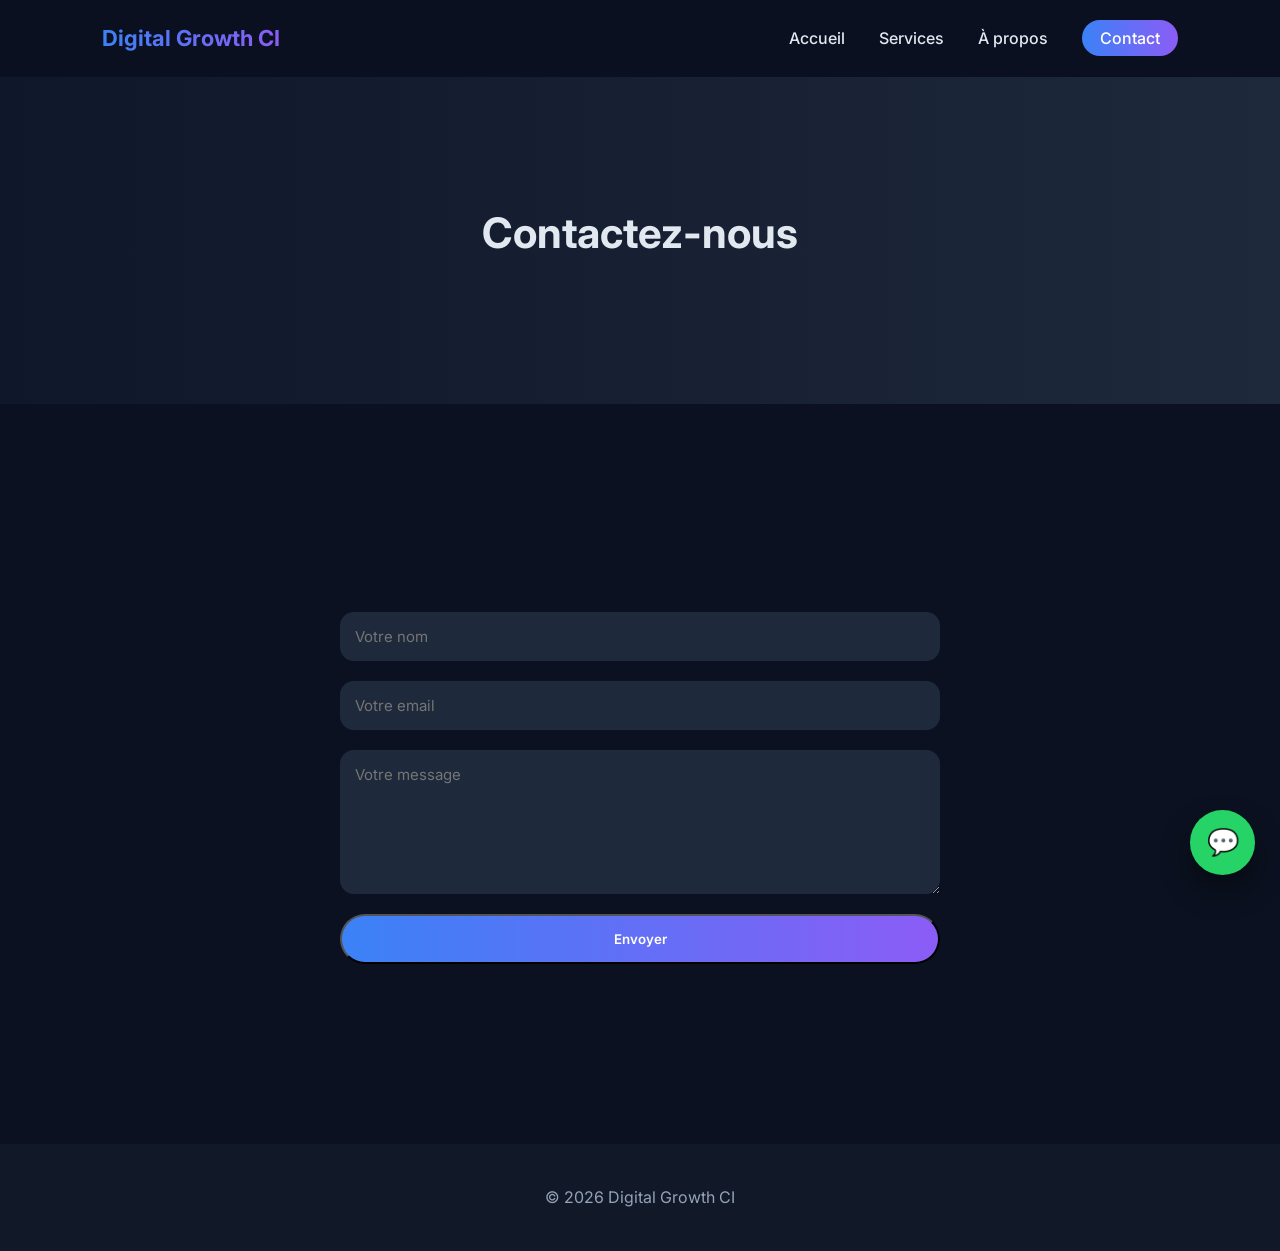
==== contact.html @ a499e2f7 "deuxieme commit" ====
<!DOCTYPE html>
<html lang="fr">
<head>
<meta charset="UTF-8">
<meta name="viewport" content="width=device-width, initial-scale=1.0">
<title>Contact | Digital Growth CI</title>
<link rel="stylesheet" href="css/style.css">
<script src="js/main.js"></script>
<link href="https://fonts.googleapis.com/css2?family=Inter:wght@400;600;700&display=swap" rel="stylesheet">
</head>
<body>

<header class="navbar">
  <div class="logo">Digital Growth CI</div>
  <nav>
    <a href="index.html">Accueil</a>
    <a href="services.html">Services</a>
    <a href="about.html">À propos</a>
    <a href="contact.html" class="btn-nav">Contact</a>
  </nav>
</header>

<section class="page-hero">
<h1>Contactez-nous</h1>
</section>

<section class="contact-section">

<div class="contact-image">
  <img src="assets/images/contact.jpg" alt="">
</div>

<form action="https://formsubmit.co/tonemail@gmail.com" method="POST">
  <input type="text" name="name" placeholder="Votre nom" required>
  <input type="email" name="email" placeholder="Votre email" required>
  <textarea name="message" rows="6" placeholder="Votre message" required></textarea>
  <button type="submit" class="btn-primary">Envoyer</button>
  <input type="hidden" name="_captcha" value="false">
</form>

</section>

<footer>
<p>© 2026 Digital Growth CI</p>
</footer>

<a href="https://wa.me/2250713823957?text=Bonjour%20Digital%20Growth%20CI,%20je%20souhaite%20discuter%20d'un%20projet."
class="whatsapp-float" target="_blank">💬</a>

<script src="js/main.js"></script>
</body>
</html>
---- css/style.css ----
/* ============================= */
/* DIGITAL GROWTH CI - PREMIUM  */
/* ============================= */

* {
    margin: 0;
    padding: 0;
    box-sizing: border-box;
    font-family: 'Inter', sans-serif;
}

html {
    scroll-behavior: smooth;
}

body {
    background: #0b1120;
    color: #e2e8f0;
    line-height: 1.7;
    overflow-x: hidden;
}

/* ============================= */
/* NAVBAR */
/* ============================= */

.navbar {
    display: flex;
    justify-content: space-between;
    align-items: center;
    padding: 20px 8%;
    position: sticky;
    top: 0;
    background: rgba(11, 17, 32, 0.85);
    backdrop-filter: blur(10px);
    z-index: 1000;
    transition: 0.3s;
}

.navbar.scrolled {
    background: rgba(11, 17, 32, 0.95);
    box-shadow: 0 5px 25px rgba(0, 0, 0, 0.4);
}

.logo {
    font-weight: 700;
    font-size: 22px;
    background: linear-gradient(90deg, #3b82f6, #8b5cf6);
    -webkit-background-clip: text;
    color: transparent;
}

.navbar nav a {
    margin-left: 30px;
    text-decoration: none;
    color: #e2e8f0;
    font-weight: 500;
    transition: 0.3s;
    position: relative;
}

.navbar nav a:hover {
    color: #3b82f6;
}

.btn-nav {
    padding: 8px 18px;
    background: linear-gradient(90deg, #3b82f6, #8b5cf6);
    border-radius: 50px;
    color: white !important;
}

/* ============================= */
/* HERO SECTION */
/* ============================= */

.hero {
    display: flex;
    align-items: center;
    justify-content: space-between;
    padding: 120px 8%;
    gap: 60px;
}

.hero-content {
    flex: 1;
}

.hero h1 {
    font-size: 46px;
    margin-bottom: 20px;
    line-height: 1.3;
}

.hero p {
    font-size: 18px;
    color: #94a3b8;
    margin-bottom: 35px;
}

.hero-image img {
    width: 100%;
    max-width: 520px;
    border-radius: 25px;
    box-shadow: 0 25px 70px rgba(0, 0, 0, 0.6);
}

/* ============================= */
/* BUTTONS */
/* ============================= */

.btn-primary {
    padding: 15px 32px;
    background: linear-gradient(90deg, #3b82f6, #8b5cf6);
    border-radius: 50px;
    text-decoration: none;
    color: white;
    font-weight: 600;
    transition: 0.3s;
    display: inline-block;
}

.btn-primary:hover {
    transform: translateY(-4px);
    box-shadow: 0 15px 30px rgba(59, 130, 246, 0.4);
}

/* ============================= */
/* SERVICES PREVIEW */
/* ============================= */

.services-preview {
    padding: 100px 8%;
    text-align: center;
}

.services-preview h2 {
    font-size: 36px;
    margin-bottom: 50px;
}

/* ============================= */
/* CARDS */
/* ============================= */

.cards {
    display: flex;
    flex-wrap: wrap;
    gap: 30px;
    justify-content: center;
}

.card {
    background: linear-gradient(145deg, #111827, #1e293b);
    padding: 35px;
    border-radius: 20px;
    flex: 1;
    min-width: 260px;
    max-width: 350px;
    border: 1px solid rgba(255, 255, 255, 0.05);
    transition: 0.4s ease;
}

.card:hover {
    transform: translateY(-10px);
    box-shadow: 0 20px 40px rgba(0, 0, 0, 0.5);
}

.card h3 {
    margin-bottom: 15px;
    color: #3b82f6;
}

/* ============================= */
/* PAGE HERO */
/* ============================= */

.page-hero {
    text-align: center;
    padding: 120px 8%;
    background: linear-gradient(to right, #0f172a, #1e293b);
}

.page-hero h1 {
    font-size: 42px;
    margin-bottom: 15px;
}

.page-hero p {
    color: #94a3b8;
}

/* ============================= */
/* IMAGES SECTIONS */
/* ============================= */

.service-banner img,
.about-image img,
.contact-image img {
    width: 100%;
    border-radius: 25px;
    margin: 60px 0;
    box-shadow: 0 25px 60px rgba(0, 0, 0, 0.5);
}

/* ============================= */
/* ABOUT */
/* ============================= */

.about-section {
    padding: 80px 8%;
}

.about-content h2 {
    margin-top: 40px;
    margin-bottom: 15px;
    color: #3b82f6;
}

.about-content ul {
    list-style: none;
    margin-top: 15px;
}

.about-content li {
    margin-bottom: 10px;
    color: #94a3b8;
}

/* ============================= */
/* CONTACT FORM */
/* ============================= */

.contact-section {
    padding: 80px 8%;
}

form {
    max-width: 600px;
    margin: auto;
    display: flex;
    flex-direction: column;
    gap: 20px;
}

form input,
form textarea {
    padding: 15px;
    border-radius: 14px;
    border: none;
    background: #1e293b;
    color: white;
    font-size: 15px;
}

form input:focus,
form textarea:focus {
    outline: 2px solid #3b82f6;
}

/* ============================= */
/* WHATSAPP FLOAT */
/* ============================= */

.whatsapp-float {
    position: fixed;
    bottom: 25px;
    right: 25px;
    background: #25D366;
    color: white;
    font-size: 26px;
    width: 65px;
    height: 65px;
    border-radius: 50%;
    display: flex;
    align-items: center;
    justify-content: center;
    text-decoration: none;
    box-shadow: 0 15px 30px rgba(0, 0, 0, 0.4);
    transition: 0.3s ease;
    z-index: 999;
}

.whatsapp-float:hover {
    transform: scale(1.1);
}

/* ============================= */
/* FOOTER */
/* ============================= */

footer {
    text-align: center;
    padding: 40px;
    background: #111827;
    margin-top: 100px;
    color: #94a3b8;
}

/* ============================= */
/* RESPONSIVE */
/* ============================= */

@media (max-width: 900px) {

    .hero {
        flex-direction: column;
        text-align: center;
    }

    .hero-image img {
        max-width: 100%;
    }

    .navbar nav {
        display: none;
    }

}
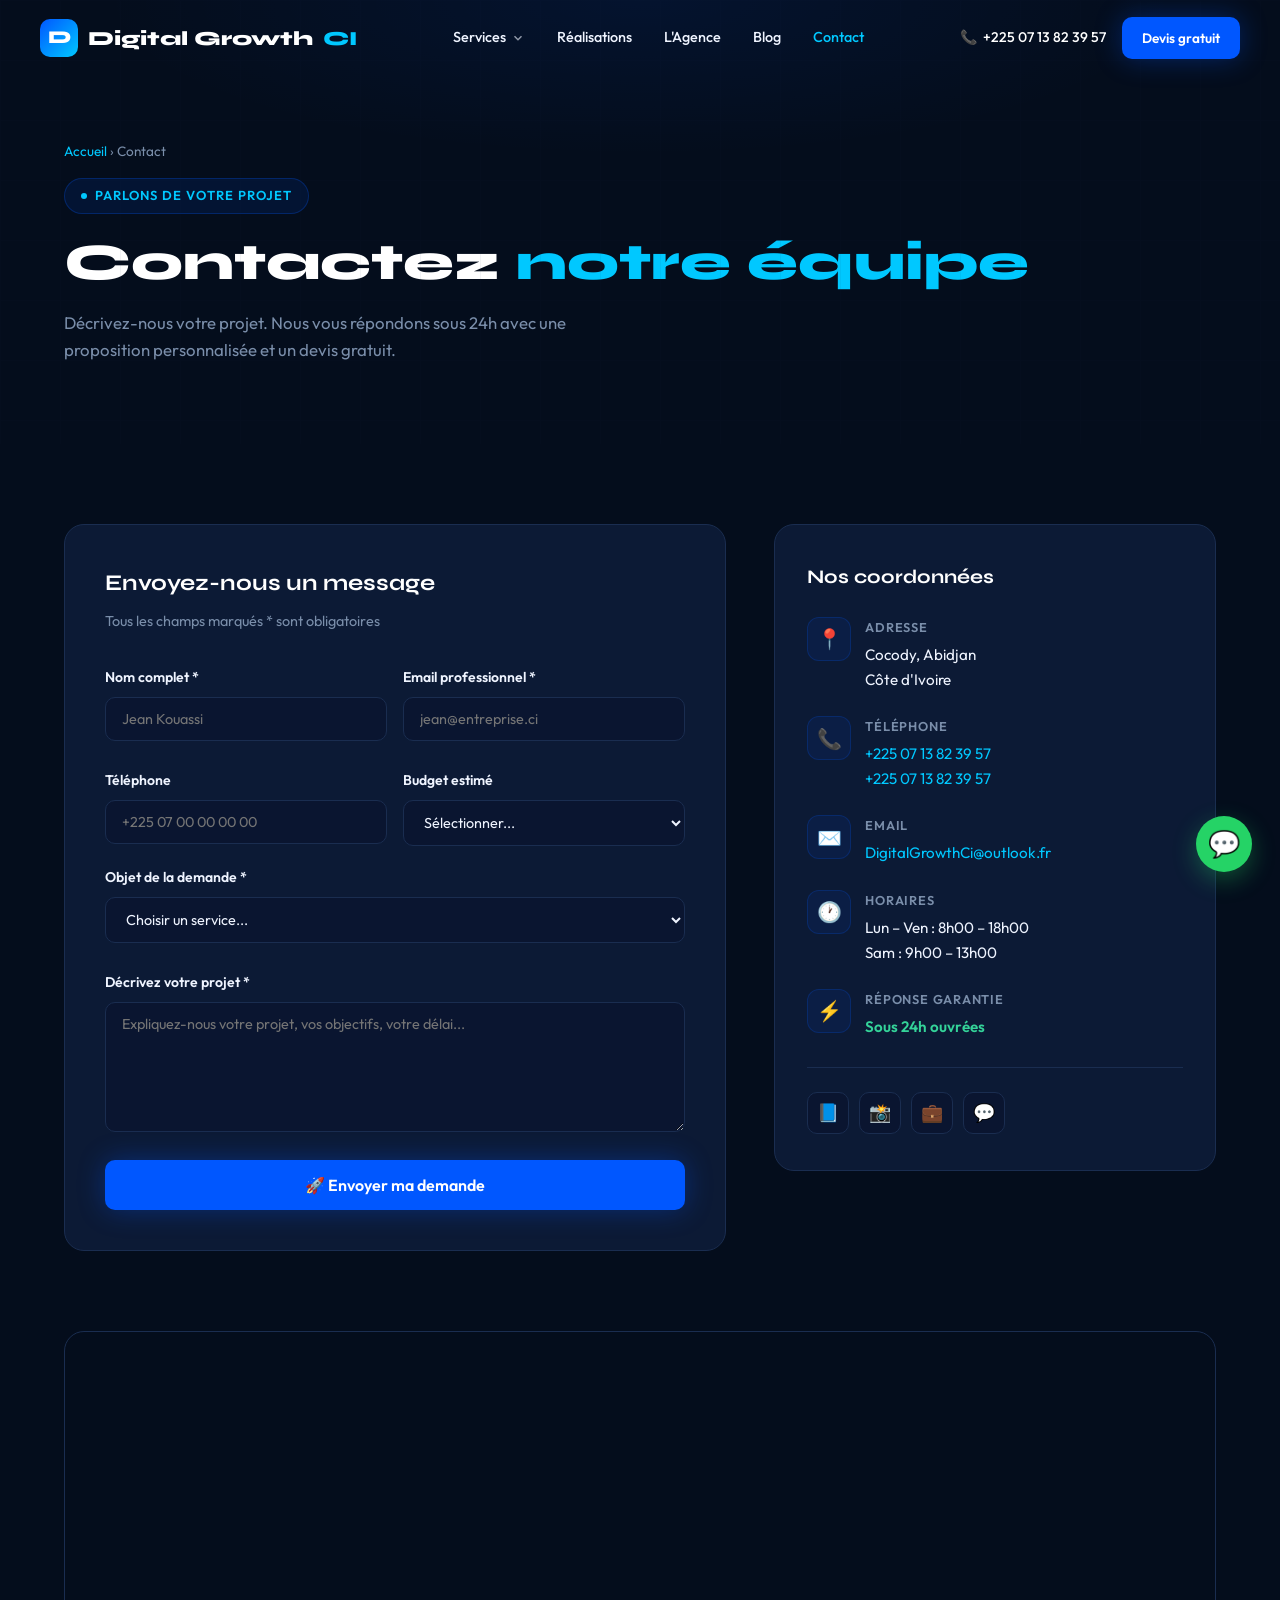
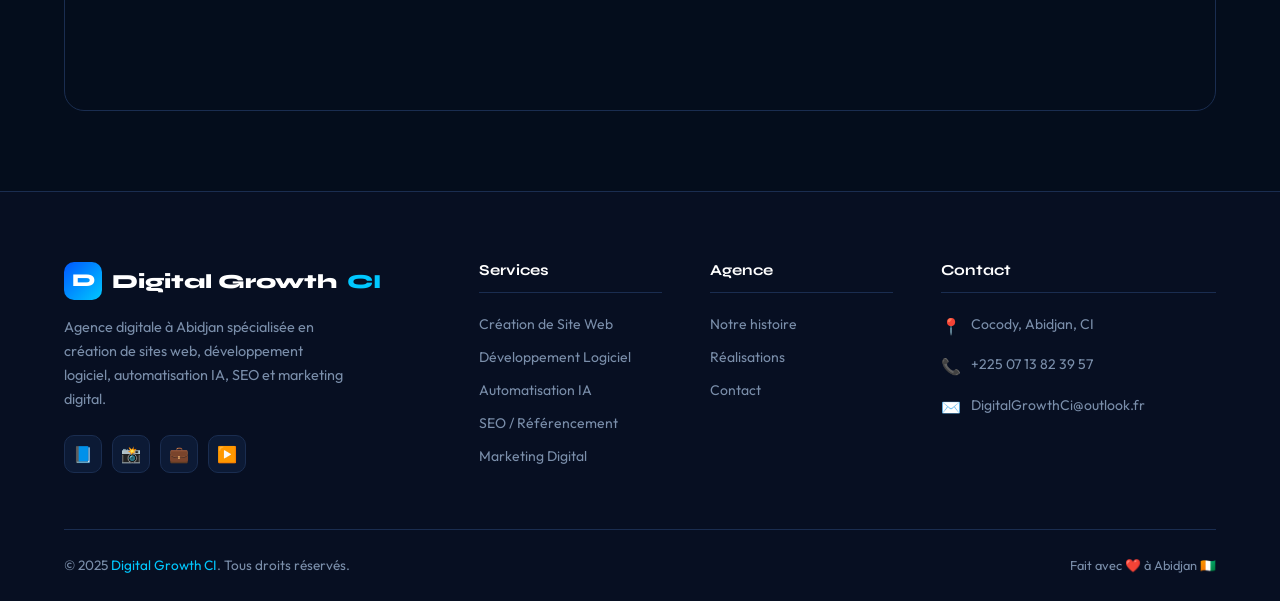
==== commit e7551abc: "troixieme commit" ====
--- a/contact.html
+++ b/contact.html
@@ -1,52 +1,388 @@
 <!DOCTYPE html>
 <html lang="fr">
 <head>
-<meta charset="UTF-8">
-<meta name="viewport" content="width=device-width, initial-scale=1.0">
-<title>Contact | Digital Growth CI</title>
-<link rel="stylesheet" href="css/style.css">
-<script src="js/main.js"></script>
-<link href="https://fonts.googleapis.com/css2?family=Inter:wght@400;600;700&display=swap" rel="stylesheet">
+  <meta charset="UTF-8" />
+  <meta name="viewport" content="width=device-width, initial-scale=1.0" />
+  <title>Contact | Digital Growth CI — Agence Digitale Abidjan</title>
+  <meta name="description" content="Contactez Digital Growth CI. Devis gratuit sous 24h. Agence digitale à Abidjan, Côte d'Ivoire." />
+  <link rel="preconnect" href="https://fonts.googleapis.com" />
+  <link href="https://fonts.googleapis.com/css2?family=Syne:wght@400;600;700;800&family=Outfit:wght@300;400;500;600&display=swap" rel="stylesheet" />
+  <style>
+    *, *::before, *::after { box-sizing: border-box; margin: 0; padding: 0; }
+    :root {
+      --bg: #040D1C; --bg2: #070F22; --bg3: #0A1530; --card: #0C1A35;
+      --blue: #0057FF; --cyan: #00C8FF; --glow: #0057FF55;
+      --white: #FFFFFF; --off: #EFF4FF; --muted: #7A8EAA; --border: #1A2D50;
+      --radius: 14px; --font-h: 'Syne', sans-serif; --font-b: 'Outfit', sans-serif;
+    }
+    html { scroll-behavior: smooth; }
+    body { background: var(--bg); color: var(--off); font-family: var(--font-b); font-size: 16px; line-height: 1.65; overflow-x: hidden; }
+    a { color: inherit; text-decoration: none; }
+    ::-webkit-scrollbar { width: 6px; } ::-webkit-scrollbar-track { background: var(--bg); } ::-webkit-scrollbar-thumb { background: var(--blue); border-radius: 3px; }
+    .container { max-width: 1200px; margin: 0 auto; padding: 0 24px; }
+    h1,h2,h3,h4 { font-family: var(--font-h); line-height: 1.15; }
+    .btn { display: inline-flex; align-items: center; gap: 10px; padding: 14px 30px; border-radius: 10px; font-family: var(--font-b); font-size: .95rem; font-weight: 600; cursor: pointer; transition: all .25s ease; border: none; }
+    .btn-primary { background: var(--blue); color: #fff; box-shadow: 0 0 28px var(--glow); }
+    .btn-primary:hover { background: #1468ff; transform: translateY(-2px); }
+    .btn-outline { background: transparent; color: var(--white); border: 1.5px solid var(--border); }
+    .btn-outline:hover { border-color: var(--blue); color: var(--cyan); }
+    .tag { display: inline-flex; align-items: center; gap: 8px; background: #0057FF1A; border: 1px solid #0057FF44; color: var(--cyan); font-size: 13px; font-weight: 600; letter-spacing: .08em; text-transform: uppercase; padding: 6px 16px; border-radius: 100px; margin-bottom: 20px; }
+    .tag::before { content:''; width:6px; height:6px; border-radius:50%; background:var(--cyan); display:block; }
+
+    /* HEADER */
+    header { position: fixed; top: 0; left: 0; right: 0; z-index: 1000; padding: 0 24px; transition: all .3s ease; }
+    header.scrolled { background: #040D1Cee; backdrop-filter: blur(16px); border-bottom: 1px solid var(--border); }
+    .header-inner { max-width: 1200px; margin: 0 auto; display: flex; align-items: center; justify-content: space-between; height: 76px; }
+    .logo { display: flex; align-items: center; gap: 10px; font-family: var(--font-h); font-size: 1.25rem; font-weight: 800; color: var(--white); }
+    .logo-icon { width: 38px; height: 38px; border-radius: 10px; background: linear-gradient(135deg, var(--blue), var(--cyan)); display: flex; align-items: center; justify-content: center; font-size: 18px; font-weight: 800; color: #fff; }
+    .logo span { color: var(--cyan); }
+    nav { display: flex; align-items: center; gap: 4px; }
+    .nav-item { position: relative; }
+    .nav-link { display: flex; align-items: center; gap: 5px; padding: 8px 14px; border-radius: 8px; font-size: .9rem; font-weight: 500; color: var(--off); transition: all .2s; cursor: pointer; }
+    .nav-link:hover { color: var(--cyan); background: #0057FF11; }
+    .nav-link .arrow { width: 14px; height: 14px; transition: transform .2s; opacity: .6; }
+    .nav-item:hover .arrow { transform: rotate(180deg); }
+    .dropdown { position: absolute; top: calc(100% + 8px); left: 0; background: var(--bg3); border: 1px solid var(--border); border-radius: var(--radius); padding: 8px; min-width: 240px; opacity: 0; pointer-events: none; transform: translateY(-8px); transition: all .2s ease; box-shadow: 0 20px 60px #00000055; }
+    .nav-item:hover .dropdown { opacity: 1; pointer-events: all; transform: translateY(0); }
+    .dropdown a { display: flex; align-items: center; gap: 10px; padding: 10px 14px; border-radius: 8px; font-size: .875rem; color: var(--off); transition: all .15s; }
+    .dropdown a:hover { background: #0057FF15; color: var(--cyan); }
+    .header-right { display: flex; align-items: center; gap: 16px; }
+    .header-phone { font-size: .875rem; color: var(--muted); display: flex; align-items: center; gap: 6px; }
+    .header-phone span { color: var(--white); font-weight: 500; }
+    .hamburger { display: none; flex-direction: column; gap: 5px; cursor: pointer; padding: 6px; border: none; background: none; }
+    .hamburger span { display: block; width: 24px; height: 2px; background: var(--white); border-radius: 2px; }
+    .mobile-menu { display: none; position: fixed; inset: 0; z-index: 999; background: var(--bg2); flex-direction: column; padding: 100px 32px 40px; overflow-y: auto; }
+    .mobile-menu.open { display: flex; }
+    .mobile-menu a { padding: 14px 0; font-size: 1.2rem; font-weight: 600; border-bottom: 1px solid var(--border); color: var(--off); }
+    .mobile-menu a:hover { color: var(--cyan); }
+    .mobile-close { position: absolute; top: 24px; right: 24px; background: none; border: none; color: var(--white); font-size: 28px; cursor: pointer; }
+    @media(max-width:768px){ nav{display:none;} .hamburger{display:flex;} .header-phone{display:none;} }
+
+    /* PAGE HERO */
+    .page-hero { padding: 140px 0 80px; position: relative; overflow: hidden; background: radial-gradient(ellipse 60% 50% at 50% 0%, #0057FF15 0%, transparent 70%); }
+    .page-hero::before { content:''; position:absolute; inset:0; background-image: linear-gradient(var(--border) 1px, transparent 1px), linear-gradient(90deg, var(--border) 1px, transparent 1px); background-size: 60px 60px; opacity: .05; }
+    .breadcrumb { font-size: .85rem; color: var(--muted); margin-bottom: 16px; }
+    .breadcrumb a { color: var(--cyan); }
+    .breadcrumb a:hover { text-decoration: underline; }
+    .page-title { font-size: clamp(2.2rem, 4vw, 3.2rem); font-weight: 800; color: var(--white); margin-bottom: 16px; }
+    .page-title span { color: var(--cyan); }
+    .page-sub { font-size: 1.05rem; color: var(--muted); max-width: 540px; }
+
+    /* CONTACT */
+    .contact-grid { display: grid; grid-template-columns: 1.5fr 1fr; gap: 48px; padding: 80px 0; }
+    @media(max-width:900px){ .contact-grid { grid-template-columns: 1fr; } }
+
+    .form-card { background: var(--card); border: 1px solid var(--border); border-radius: 20px; padding: 40px; }
+    .form-title { font-family: var(--font-h); font-size: 1.4rem; font-weight: 700; color: var(--white); margin-bottom: 8px; }
+    .form-subtitle { font-size: .9rem; color: var(--muted); margin-bottom: 32px; }
+
+    .form-row { display: grid; grid-template-columns: 1fr 1fr; gap: 16px; }
+    @media(max-width:600px){ .form-row { grid-template-columns: 1fr; } }
+
+    .form-group { display: flex; flex-direction: column; gap: 8px; margin-bottom: 20px; }
+    .form-group label { font-size: .875rem; font-weight: 600; color: var(--off); }
+    .form-group input, .form-group select, .form-group textarea {
+      background: var(--bg3); border: 1px solid var(--border); border-radius: 10px;
+      padding: 12px 16px; font-family: var(--font-b); font-size: .9rem; color: var(--off);
+      transition: border-color .2s; outline: none; width: 100%;
+    }
+    .form-group input:focus, .form-group select:focus, .form-group textarea:focus { border-color: var(--blue); box-shadow: 0 0 0 3px #0057FF20; }
+    .form-group select option { background: var(--bg3); }
+    .form-group textarea { resize: vertical; min-height: 130px; }
+    .form-group input.error, .form-group textarea.error { border-color: #EF4444; }
+    .form-error { font-size: .8rem; color: #EF4444; }
+
+    .submit-btn { width: 100%; padding: 15px; background: var(--blue); color: #fff; border: none; border-radius: 10px; font-family: var(--font-b); font-size: 1rem; font-weight: 600; cursor: pointer; transition: all .25s; box-shadow: 0 0 28px var(--glow); }
+    .submit-btn:hover { background: #1468ff; transform: translateY(-2px); }
+
+    .success-msg { display: none; background: #0A2A1A; border: 1px solid #059669; border-radius: 12px; padding: 20px 24px; text-align: center; }
+    .success-msg.show { display: block; }
+    .success-msg .icon { font-size: 2.5rem; margin-bottom: 8px; }
+    .success-msg h3 { font-family: var(--font-h); color: #34D399; margin-bottom: 6px; }
+    .success-msg p { font-size: .9rem; color: var(--muted); }
+
+    .info-card { background: var(--card); border: 1px solid var(--border); border-radius: 20px; padding: 36px 32px; height: fit-content; }
+    .info-title { font-family: var(--font-h); font-size: 1.2rem; font-weight: 700; color: var(--white); margin-bottom: 24px; }
+    .contact-item { display: flex; gap: 14px; align-items: flex-start; margin-bottom: 24px; }
+    .ci-icon { width: 44px; height: 44px; border-radius: 12px; background: #0057FF15; border: 1px solid #0057FF33; display: flex; align-items: center; justify-content: center; font-size: 20px; flex-shrink: 0; }
+    .ci-label { font-size: .8rem; font-weight: 600; text-transform: uppercase; letter-spacing: .06em; color: var(--muted); margin-bottom: 4px; }
+    .ci-value { font-size: .95rem; color: var(--off); }
+    .ci-value a { color: var(--cyan); }
+    .ci-value a:hover { text-decoration: underline; }
+
+    .social-row { display: flex; gap: 10px; margin-top: 28px; padding-top: 24px; border-top: 1px solid var(--border); }
+    .soc-btn { width: 42px; height: 42px; border-radius: 10px; background: var(--bg3); border: 1px solid var(--border); display: flex; align-items: center; justify-content: center; font-size: 18px; transition: all .2s; }
+    .soc-btn:hover { background: var(--blue); border-color: var(--blue); transform: translateY(-3px); }
+
+    .map-section { padding: 0 0 80px; }
+    .map-wrap { border-radius: 20px; overflow: hidden; border: 1px solid var(--border); height: 380px; }
+    .map-wrap iframe { width: 100%; height: 100%; border: none; filter: invert(90%) hue-rotate(180deg); }
+
+    /* FOOTER */
+    footer { background: var(--bg2); border-top: 1px solid var(--border); padding: 70px 0 0; }
+    .footer-grid { display: grid; grid-template-columns: 2fr 1fr 1fr 1.5fr; gap: 48px; margin-bottom: 56px; }
+    @media(max-width:900px){ .footer-grid { grid-template-columns: 1fr 1fr; } }
+    @media(max-width:600px){ .footer-grid { grid-template-columns: 1fr; } }
+    .footer-brand p { font-size: .9rem; color: var(--muted); max-width: 280px; margin: 16px 0 24px; }
+    .social-links { display: flex; gap: 10px; }
+    .social-link { width: 38px; height: 38px; border-radius: 10px; background: var(--card); border: 1px solid var(--border); display: flex; align-items: center; justify-content: center; font-size: 16px; transition: all .2s; }
+    .social-link:hover { background: var(--blue); border-color: var(--blue); transform: translateY(-3px); }
+    .footer-col h4 { font-family: var(--font-h); font-size: .95rem; font-weight: 700; color: var(--white); margin-bottom: 20px; padding-bottom: 12px; border-bottom: 1px solid var(--border); }
+    .footer-links { display: flex; flex-direction: column; gap: 10px; }
+    .footer-links a { font-size: .875rem; color: var(--muted); transition: color .2s; }
+    .footer-links a:hover { color: var(--cyan); }
+    .footer-contact-item { display: flex; gap: 10px; align-items: flex-start; margin-bottom: 14px; }
+    .fc-text { font-size: .875rem; color: var(--muted); }
+    .fc-text a { color: var(--muted); } .fc-text a:hover { color: var(--cyan); }
+    .footer-bottom { border-top: 1px solid var(--border); padding: 24px 0; display: flex; justify-content: space-between; align-items: center; flex-wrap: wrap; gap: 12px; }
+    .footer-bottom p { font-size: .85rem; color: var(--muted); }
+    .footer-bottom span { color: var(--cyan); }
+    .wa-btn { position: fixed; bottom: 28px; right: 28px; z-index: 998; width: 56px; height: 56px; border-radius: 50%; background: #25D366; display: flex; align-items: center; justify-content: center; font-size: 26px; box-shadow: 0 8px 24px #25D36655; transition: transform .25s; }
+    .wa-btn:hover { transform: scale(1.1); }
+  </style>
 </head>
 <body>
 
-<header class="navbar">
-  <div class="logo">Digital Growth CI</div>
-  <nav>
-    <a href="index.html">Accueil</a>
-    <a href="services.html">Services</a>
-    <a href="about.html">À propos</a>
-    <a href="contact.html" class="btn-nav">Contact</a>
-  </nav>
-</header>
-
-<section class="page-hero">
-<h1>Contactez-nous</h1>
-</section>
-
-<section class="contact-section">
-
-<div class="contact-image">
-  <img src="assets/images/contact.jpg" alt="">
-</div>
-
-<form action="https://formsubmit.co/tonemail@gmail.com" method="POST">
-  <input type="text" name="name" placeholder="Votre nom" required>
-  <input type="email" name="email" placeholder="Votre email" required>
-  <textarea name="message" rows="6" placeholder="Votre message" required></textarea>
-  <button type="submit" class="btn-primary">Envoyer</button>
-  <input type="hidden" name="_captcha" value="false">
-</form>
-
-</section>
-
-<footer>
-<p>© 2026 Digital Growth CI</p>
-</footer>
-
-<a href="https://wa.me/2250713823957?text=Bonjour%20Digital%20Growth%20CI,%20je%20souhaite%20discuter%20d'un%20projet."
-class="whatsapp-float" target="_blank">💬</a>
-
-<script src="js/main.js"></script>
+  <header id="header">
+    <div class="header-inner">
+      <a href="index.html" class="logo"><div class="logo-icon">D</div>Digital Growth <span>CI</span></a>
+      <nav>
+        <div class="nav-item">
+          <div class="nav-link">Services <svg class="arrow" viewBox="0 0 24 24" fill="none" stroke="currentColor" stroke-width="2.5"><path d="M6 9l6 6 6-6"/></svg></div>
+          <div class="dropdown">
+            <a href="creation-site-web.html"><span>🖥️</span> Création de Site Web</a>
+            <a href="developpement-logiciel.html"><span>⚙️</span> Développement Logiciel</a>
+            <a href="automatisation-ia.html"><span>🤖</span> Automatisation IA</a>
+            <a href="seo.html"><span>📈</span> SEO / Référencement</a>
+            <a href="marketing-digital.html"><span>🚀</span> Marketing Digital</a>
+          </div>
+        </div>
+        <a href="realisations.html" class="nav-link">Réalisations</a>
+        <a href="agence.html" class="nav-link">L'Agence</a>
+        <a href="blog.html" class="nav-link">Blog</a>
+        <a href="contact.html" class="nav-link" style="color:var(--cyan)">Contact</a>
+      </nav>
+      <div class="header-right">
+        <div class="header-phone">📞 <span><a href="tel:+2250713823957">+225 07 13 82 39 57</a></span></div>
+        <a href="contact.html" class="btn btn-primary" style="padding:10px 20px;font-size:.85rem;">Devis gratuit</a>
+        <button class="hamburger" onclick="toggleMenu()"><span></span><span></span><span></span></button>
+      </div>
+    </div>
+  </header>
+
+  <div class="mobile-menu" id="mobileMenu">
+    <button class="mobile-close" onclick="toggleMenu()">✕</button>
+    <a href="index.html">🏠 Accueil</a>
+    <a href="creation-site-web.html">🖥️ Création de Site Web</a>
+    <a href="developpement-logiciel.html">⚙️ Développement Logiciel</a>
+    <a href="automatisation-ia.html">🤖 Automatisation IA</a>
+    <a href="seo.html">📈 SEO / Référencement</a>
+    <a href="marketing-digital.html">🚀 Marketing Digital</a>
+    <a href="realisations.html">🏆 Réalisations</a>
+    <a href="agence.html">🏢 L'Agence</a>
+    <a href="contact.html">📞 Contact</a>
+  </div>
+
+  <section class="page-hero">
+    <div class="container">
+      <div class="breadcrumb"><a href="index.html">Accueil</a> › Contact</div>
+      <div class="tag">Parlons de votre projet</div>
+      <h1 class="page-title">Contactez <span>notre équipe</span></h1>
+      <p class="page-sub">Décrivez-nous votre projet. Nous vous répondons sous 24h avec une proposition personnalisée et un devis gratuit.</p>
+    </div>
+  </section>
+
+  <div class="container">
+    <div class="contact-grid">
+
+      <div>
+        <div class="form-card">
+          <div class="form-title">Envoyez-nous un message</div>
+          <div class="form-subtitle">Tous les champs marqués * sont obligatoires</div>
+
+          <div id="successMsg" class="success-msg">
+            <div class="icon">✅</div>
+            <h3>Message envoyé !</h3>
+            <p>Merci ! Notre équipe vous contactera dans les 24h.</p>
+          </div>
+
+          <form id="contactForm" novalidate>
+            <div class="form-row">
+              <div class="form-group">
+                <label>Nom complet *</label>
+                <input type="text" id="name" placeholder="Jean Kouassi" />
+                <span class="form-error" id="nameErr"></span>
+              </div>
+              <div class="form-group">
+                <label>Email professionnel *</label>
+                <input type="email" id="email" placeholder="jean@entreprise.ci" />
+                <span class="form-error" id="emailErr"></span>
+              </div>
+            </div>
+            <div class="form-row">
+              <div class="form-group">
+                <label>Téléphone</label>
+                <input type="tel" id="phone" placeholder="+225 07 00 00 00 00" />
+              </div>
+              <div class="form-group">
+                <label>Budget estimé</label>
+                <select id="budget">
+                  <option value="">Sélectionner...</option>
+                  <option>Moins de 500 000 FCFA</option>
+                  <option>500 000 – 1 500 000 FCFA</option>
+                  <option>1 500 000 – 5 000 000 FCFA</option>
+                  <option>Plus de 5 000 000 FCFA</option>
+                </select>
+              </div>
+            </div>
+            <div class="form-group">
+              <label>Objet de la demande *</label>
+              <select id="subject">
+                <option value="">Choisir un service...</option>
+                <option>Création de Site Web</option>
+                <option>Développement Logiciel</option>
+                <option>Automatisation IA</option>
+                <option>SEO / Référencement</option>
+                <option>Marketing Digital</option>
+                <option>Autre</option>
+              </select>
+              <span class="form-error" id="subjectErr"></span>
+            </div>
+            <div class="form-group">
+              <label>Décrivez votre projet *</label>
+              <textarea id="message" placeholder="Expliquez-nous votre projet, vos objectifs, votre délai..."></textarea>
+              <span class="form-error" id="msgErr"></span>
+            </div>
+            <button type="submit" class="submit-btn">🚀 Envoyer ma demande</button>
+          </form>
+        </div>
+      </div>
+
+      <div>
+        <div class="info-card">
+          <div class="info-title">Nos coordonnées</div>
+          <div class="contact-item">
+            <div class="ci-icon">📍</div>
+            <div>
+              <div class="ci-label">Adresse</div>
+              <div class="ci-value">Cocody, Abidjan<br>Côte d'Ivoire</div>
+            </div>
+          </div>
+          <div class="contact-item">
+            <div class="ci-icon">📞</div>
+            <div>
+              <div class="ci-label">Téléphone</div>
+              <div class="ci-value"><a href="tel:+2250713823957">+225 07 13 82 39 57</a><br><a href="tel:+2250713823957">+225 07 13 82 39 57</a></div>
+            </div>
+          </div>
+          <div class="contact-item">
+            <div class="ci-icon">✉️</div>
+            <div>
+              <div class="ci-label">Email</div>
+              <div class="ci-value"><a href="mailto:DigitalGrowthCi@outlook.fr">DigitalGrowthCi@outlook.fr</a></div>
+            </div>
+          </div>
+          <div class="contact-item">
+            <div class="ci-icon">🕐</div>
+            <div>
+              <div class="ci-label">Horaires</div>
+              <div class="ci-value">Lun – Ven : 8h00 – 18h00<br>Sam : 9h00 – 13h00</div>
+            </div>
+          </div>
+          <div class="contact-item">
+            <div class="ci-icon">⚡</div>
+            <div>
+              <div class="ci-label">Réponse garantie</div>
+              <div class="ci-value" style="color:#34D399;font-weight:600;">Sous 24h ouvrées</div>
+            </div>
+          </div>
+          <div class="social-row">
+            <a href="#" class="soc-btn" title="Facebook">📘</a>
+            <a href="#" class="soc-btn" title="Instagram">📸</a>
+            <a href="#" class="soc-btn" title="LinkedIn">💼</a>
+            <a href="#" class="soc-btn" title="WhatsApp">💬</a>
+          </div>
+        </div>
+      </div>
+    </div>
+  </div>
+
+  <div class="map-section">
+    <div class="container">
+      <div class="map-wrap">
+        <iframe src="https://www.google.com/maps/embed?pb=!1m18!1m12!1m3!1d127474.72295893285!2d-4.082559!3d5.34568!2m3!1f0!2f0!3f0!3m2!1i1024!2i768!4f13.1!3m3!1m2!1s0xfc1ea5311959121%3A0x3fe70ddce19221a6!2sCocody%2C%20Abidjan!5e0!3m2!1sfr!2sci!4v1700000000000" allowfullscreen="" loading="lazy"></iframe>
+      </div>
+    </div>
+  </div>
+
+  <footer>
+    <div class="container">
+      <div class="footer-grid">
+        <div class="footer-brand">
+          <a href="index.html" class="logo"><div class="logo-icon">D</div>Digital Growth <span>CI</span></a>
+          <p>Agence digitale à Abidjan spécialisée en création de sites web, développement logiciel, automatisation IA, SEO et marketing digital.</p>
+          <div class="social-links">
+            <a href="#" class="social-link">📘</a><a href="#" class="social-link">📸</a>
+            <a href="#" class="social-link">💼</a><a href="#" class="social-link">▶️</a>
+          </div>
+        </div>
+        <div class="footer-col">
+          <h4>Services</h4>
+          <div class="footer-links">
+            <a href="creation-site-web.html">Création de Site Web</a>
+            <a href="developpement-logiciel.html">Développement Logiciel</a>
+            <a href="automatisation-ia.html">Automatisation IA</a>
+            <a href="seo.html">SEO / Référencement</a>
+            <a href="marketing-digital.html">Marketing Digital</a>
+          </div>
+        </div>
+        <div class="footer-col">
+          <h4>Agence</h4>
+          <div class="footer-links">
+            <a href="agence.html">Notre histoire</a>
+            <a href="realisations.html">Réalisations</a>
+            <a href="contact.html">Contact</a>
+          </div>
+        </div>
+        <div class="footer-col">
+          <h4>Contact</h4>
+          <div class="footer-contact-item"><span>📍</span><div class="fc-text">Cocody, Abidjan, CI</div></div>
+          <div class="footer-contact-item"><span>📞</span><div class="fc-text"><a href="tel:+2250713823957">+225 07 13 82 39 57</a></div></div>
+          <div class="footer-contact-item"><span>✉️</span><div class="fc-text"><a href="mailto:contact@digitalgrowthci.com">DigitalGrowthCi@outlook.fr</a></div></div>
+        </div>
+      </div>
+      <div class="footer-bottom">
+        <p>© 2025 <span>Digital Growth CI</span>. Tous droits réservés.</p>
+        <p style="font-size:.8rem;">Fait avec ❤️ à Abidjan 🇨🇮</p>
+      </div>
+    </div>
+  </footer>
+
+  <a href="https://wa.me/2250713823957" class="wa-btn" target="_blank">💬</a>
+
+  <script>
+    window.addEventListener('scroll', () => document.getElementById('header').classList.toggle('scrolled', scrollY > 40));
+    function toggleMenu() { document.getElementById('mobileMenu').classList.toggle('open'); }
+    document.getElementById('contactForm').addEventListener('submit', function(e) {
+      e.preventDefault();
+      let valid = true;
+      const fields = [
+        {id:'name', err:'nameErr', msg:'Veuillez entrer votre nom'},
+        {id:'email', err:'emailErr', msg:'Veuillez entrer un email valide'},
+        {id:'subject', err:'subjectErr', msg:'Veuillez choisir un sujet'},
+        {id:'message', err:'msgErr', msg:'Veuillez décrire votre projet'},
+      ];
+      fields.forEach(f => {
+        const el = document.getElementById(f.id);
+        const err = document.getElementById(f.err);
+        if (!el.value.trim()) { el.classList.add('error'); err.textContent = f.msg; valid = false; }
+        else { el.classList.remove('error'); err.textContent = ''; }
+      });
+      if (valid) {
+        this.style.display = 'none';
+        document.getElementById('successMsg').classList.add('show');
+      }
+    });
+  </script>
 </body>
 </html>
